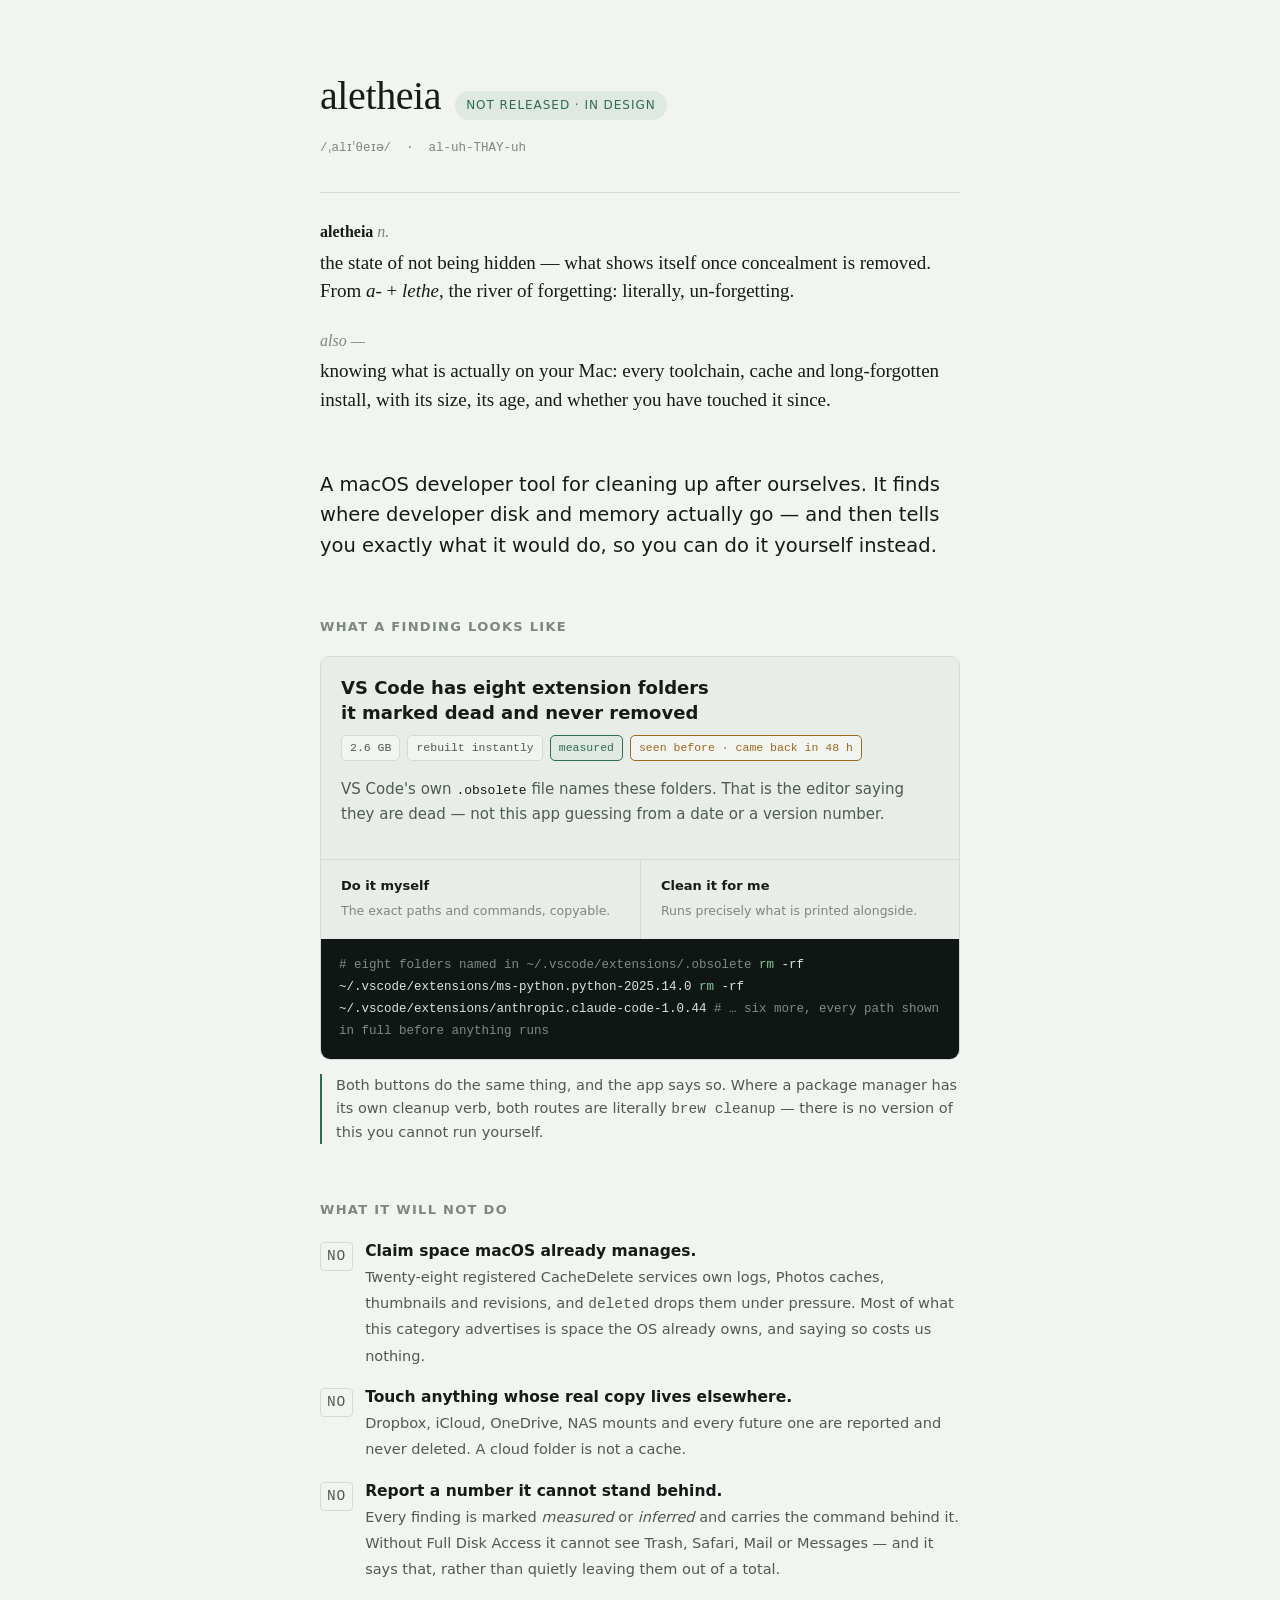
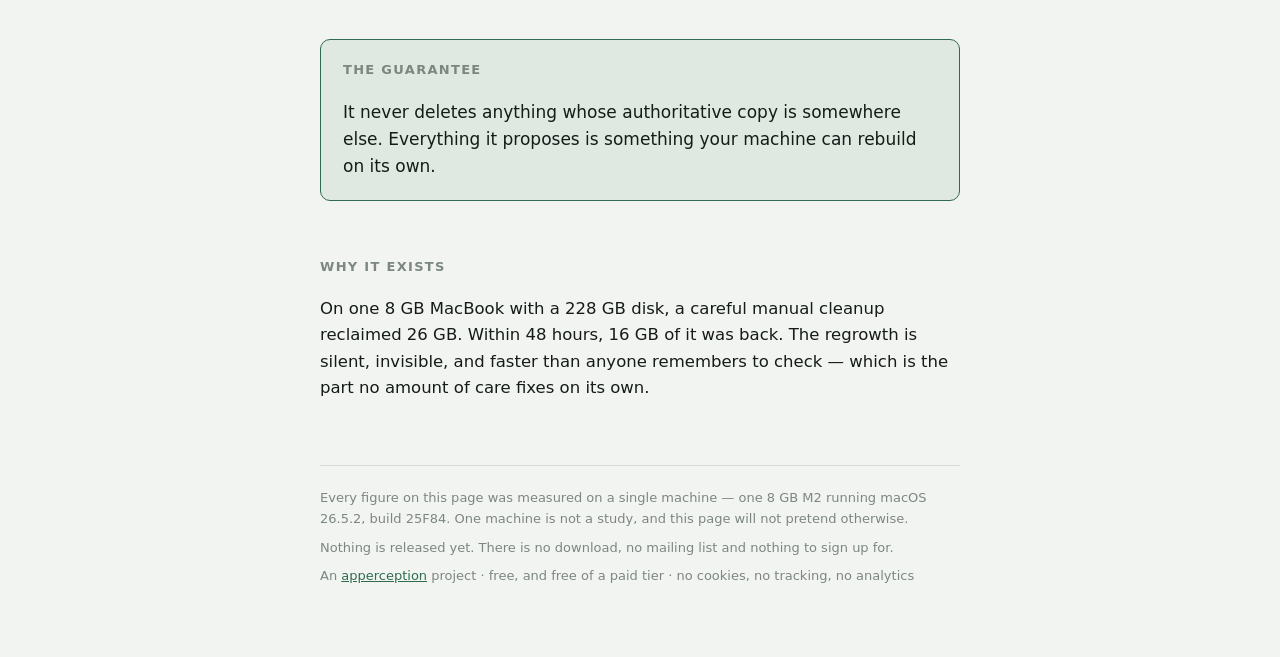
==== products/aletheia/index.html @ 831c4258 "Add the Aletheia product page apperception.eu/products/aletheia/ — the first page under /products/. " ====
<!doctype html>
<html lang="en">
<head>
<meta charset="utf-8">
<meta name="viewport" content="width=device-width,initial-scale=1,viewport-fit=cover">
<title>Aletheia</title>
<meta name="description" content="Aletheia — a macOS developer tool that shows you what is actually on your Mac, and exactly what it would do about it.">
<!--
  No third-party requests, no cookies, no analytics (R88). apperception.eu footers
  "No cookies. No tracking." and this page is under it. Type is the system stack:
  on a Mac tool that is the native voice, and it is the only way to owe nothing to
  a font host. Source of truth: cleanmymac/site/products/aletheia/index.html
-->
<style>
  :root{
    --paper:#F2F4F1;
    --paper-2:#E8EDE8;
    --ink:#151C18;
    --ink-soft:#4E5A52;
    --ink-faint:#7C877F;
    --accent:#2F6B4F;
    --accent-lift:#DFE9E2;
    --amber:#9A6A1C;
    --panel:#101614;
    --panel-ink:#DCE5DE;
    --panel-faint:#7E8C84;
    --rule:#D3DBD4;
    --serif:ui-serif,"New York","Iowan Old Style",Georgia,serif;
    --sans:-apple-system,BlinkMacSystemFont,"Segoe UI",system-ui,sans-serif;
    --mono:ui-monospace,"SF Mono",SFMono-Regular,Menlo,Consolas,monospace;
  }
  @media (prefers-color-scheme:dark){
    :root:not([data-theme="light"]){
      --paper:#101512; --paper-2:#171E1A; --ink:#E6EDE8; --ink-soft:#A6B2AB;
      --ink-faint:#7A857E; --accent:#6FB48D; --accent-lift:#1B2721; --amber:#D2A155;
      --panel:#0B0F0D; --panel-ink:#DCE5DE; --panel-faint:#76837B; --rule:#252E28;
    }
  }
  :root[data-theme="dark"]{
    --paper:#101512; --paper-2:#171E1A; --ink:#E6EDE8; --ink-soft:#A6B2AB;
    --ink-faint:#7A857E; --accent:#6FB48D; --accent-lift:#1B2721; --amber:#D2A155;
    --panel:#0B0F0D; --panel-ink:#DCE5DE; --panel-faint:#76837B; --rule:#252E28;
  }

  *{box-sizing:border-box}
  html{-webkit-text-size-adjust:100%}
  body{
    margin:0; background:var(--paper); color:var(--ink);
    font-family:var(--sans); font-size:16.5px; line-height:1.6;
    -webkit-font-smoothing:antialiased;
  }
  .page{width:min(680px,100%); margin-inline:auto; padding-inline:20px; padding-block:64px 72px}
  section+section{margin-top:56px}
  p{margin:0 0 1em}
  p:last-child{margin-bottom:0}
  a{color:var(--accent)}

  /* ---- masthead ---- */
  .mark{display:flex; align-items:baseline; gap:14px; flex-wrap:wrap}
  .wordmark{font-family:var(--serif); font-size:40px; letter-spacing:-.01em; font-weight:400}
  .status{
    font-size:12px; letter-spacing:.08em; text-transform:uppercase;
    color:var(--accent); background:var(--accent-lift);
    border-radius:999px; padding:5px 11px; white-space:nowrap;
  }
  .say{font-family:var(--mono); font-size:12.5px; color:var(--ink-faint); margin-top:10px}

  /* ---- dictionary: the family signature ---- */
  .dict{margin-top:34px; border-top:1px solid var(--rule); padding-top:26px}
  .entry+.entry{margin-top:22px}
  .pos{font-family:var(--serif); font-size:16px; color:var(--ink-soft); margin:0 0 4px}
  .pos .term{font-weight:600; color:var(--ink)}
  .pos em{color:var(--ink-faint)}
  .def{font-family:var(--serif); font-size:19px; line-height:1.5; margin:0}

  h2{
    font-family:var(--sans); font-size:13px; font-weight:600;
    letter-spacing:.1em; text-transform:uppercase; color:var(--ink-faint);
    margin:0 0 18px; text-wrap:balance;
  }
  .lede{font-size:19.5px; line-height:1.55; text-wrap:pretty}

  /* ---- the finding: this page's one bold move ---- */
  .finding{border:1px solid var(--rule); border-radius:10px; overflow:hidden; background:var(--paper-2)}
  .f-head{padding:18px 20px 16px}
  .f-title{font-size:18px; font-weight:600; line-height:1.4; margin:0 0 10px; text-wrap:balance}
  .chips{display:flex; flex-wrap:wrap; gap:7px}
  .chip{
    font-family:var(--mono); font-size:11.5px; padding:3px 8px; border-radius:5px;
    background:var(--paper); border:1px solid var(--rule); color:var(--ink-soft);
    font-variant-numeric:tabular-nums;
  }
  .chip.measured{color:var(--accent); border-color:var(--accent); background:var(--accent-lift)}
  .chip.regrowth{color:var(--amber); border-color:var(--amber)}
  .f-why{padding:0 20px 18px; font-size:15px; color:var(--ink-soft)}
  .f-why code{font-family:var(--mono); font-size:13px; color:var(--ink)}

  .routes{display:grid; grid-template-columns:1fr 1fr; border-top:1px solid var(--rule)}
  @media (max-width:520px){ .routes{grid-template-columns:1fr} }
  .route{padding:16px 20px 18px}
  .route+.route{border-left:1px solid var(--rule)}
  @media (max-width:520px){ .route+.route{border-left:0; border-top:1px solid var(--rule)} }
  .r-label{font-size:13px; font-weight:600; margin:0 0 4px}
  .r-note{font-size:12.5px; color:var(--ink-faint); margin:0}

  .panel{
    background:var(--panel); color:var(--panel-ink);
    font-family:var(--mono); font-size:12.5px; line-height:1.75;
    padding:16px 18px; overflow-x:auto;
  }
  .panel .c{color:var(--panel-faint)}
  .panel .k{color:#7FC79C}

  .same{
    margin-top:14px; font-size:14.5px; color:var(--ink-soft);
    border-left:2px solid var(--accent); padding-left:14px;
  }

  /* ---- refusals ---- */
  .refuse{list-style:none; padding:0; margin:0; display:grid; gap:16px}
  .refuse li{display:grid; grid-template-columns:auto 1fr; gap:12px; align-items:start}
  .no{
    font-family:var(--mono); font-size:11px; letter-spacing:.06em; color:var(--ink-faint);
    border:1px solid var(--rule); border-radius:4px; padding:2px 6px; margin-top:3px; white-space:nowrap;
  }
  .refuse strong{display:block; font-size:15.5px}
  .refuse span{font-size:14.5px; color:var(--ink-soft)}

  .guarantee{
    border:1px solid var(--accent); background:var(--accent-lift);
    border-radius:10px; padding:20px 22px;
  }
  .guarantee p{font-size:17px; text-wrap:pretty}

  footer{
    margin-top:64px; padding-top:22px; border-top:1px solid var(--rule);
    font-size:13px; color:var(--ink-faint);
  }
  footer p{margin:0 0 .6em}
</style>
</head>
<body>
<main class="page">

  <header class="mark">
    <span class="wordmark">aletheia</span>
    <span class="status">Not released · in design</span>
  </header>
  <p class="say">/ˌalɪˈθeɪə/ &nbsp;·&nbsp; al-uh-THAY-uh</p>

  <section class="dict" aria-label="Definitions">
    <div class="entry">
      <p class="pos"><span class="term">aletheia</span> <em>n.</em></p>
      <p class="def">the state of not being hidden — what shows itself once concealment is removed. From <em>a-</em> + <em>lethe</em>, the river of forgetting: literally, un-forgetting.</p>
    </div>
    <div class="entry">
      <p class="pos"><em>also —</em></p>
      <p class="def">knowing what is actually on your Mac: every toolchain, cache and long-forgotten install, with its size, its age, and whether you have touched it since.</p>
    </div>
  </section>

  <section>
    <p class="lede">A macOS developer tool for cleaning up after ourselves. It finds where developer disk and memory actually go — and then tells you exactly what it would do, so you can do it yourself instead.</p>
  </section>

  <section>
    <h2>What a finding looks like</h2>

    <div class="finding">
      <div class="f-head">
        <p class="f-title">VS Code has eight extension folders it marked dead and never removed</p>
        <div class="chips">
          <span class="chip">2.6 GB</span>
          <span class="chip">rebuilt instantly</span>
          <span class="chip measured">measured</span>
          <span class="chip regrowth">seen before · came back in 48 h</span>
        </div>
      </div>
      <p class="f-why">VS Code's own <code>.obsolete</code> file names these folders. That is the editor saying they are dead — not this app guessing from a date or a version number.</p>

      <div class="routes">
        <div class="route">
          <p class="r-label">Do it myself</p>
          <p class="r-note">The exact paths and commands, copyable.</p>
        </div>
        <div class="route">
          <p class="r-label">Clean it for me</p>
          <p class="r-note">Runs precisely what is printed alongside.</p>
        </div>
      </div>

      <div class="panel">
<span class="c"># eight folders named in ~/.vscode/extensions/.obsolete</span>
<span class="k">rm</span> -rf ~/.vscode/extensions/ms-python.python-2025.14.0
<span class="k">rm</span> -rf ~/.vscode/extensions/anthropic.claude-code-1.0.44
<span class="c">#   … six more, every path shown in full before anything runs</span>
      </div>
    </div>

    <p class="same">Both buttons do the same thing, and the app says so. Where a package manager has its own cleanup verb, both routes are literally <code>brew cleanup</code> — there is no version of this you cannot run yourself.</p>
  </section>

  <section>
    <h2>What it will not do</h2>
    <ul class="refuse">
      <li>
        <span class="no">NO</span>
        <div>
          <strong>Claim space macOS already manages.</strong>
          <span>Twenty-eight registered CacheDelete services own logs, Photos caches, thumbnails and revisions, and <code>deleted</code> drops them under pressure. Most of what this category advertises is space the OS already owns, and saying so costs us nothing.</span>
        </div>
      </li>
      <li>
        <span class="no">NO</span>
        <div>
          <strong>Touch anything whose real copy lives elsewhere.</strong>
          <span>Dropbox, iCloud, OneDrive, NAS mounts and every future one are reported and never deleted. A cloud folder is not a cache.</span>
        </div>
      </li>
      <li>
        <span class="no">NO</span>
        <div>
          <strong>Report a number it cannot stand behind.</strong>
          <span>Every finding is marked <em>measured</em> or <em>inferred</em> and carries the command behind it. Without Full Disk Access it cannot see Trash, Safari, Mail or Messages — and it says that, rather than quietly leaving them out of a total.</span>
        </div>
      </li>
    </ul>
  </section>

  <section class="guarantee">
    <h2>The guarantee</h2>
    <p>It never deletes anything whose authoritative copy is somewhere else. Everything it proposes is something your machine can rebuild on its own.</p>
  </section>

  <section>
    <h2>Why it exists</h2>
    <p>On one 8 GB MacBook with a 228 GB disk, a careful manual cleanup reclaimed 26 GB. Within 48 hours, 16 GB of it was back. The regrowth is silent, invisible, and faster than anyone remembers to check — which is the part no amount of care fixes on its own.</p>
  </section>

  <footer>
    <p>Every figure on this page was measured on a single machine — one 8 GB M2 running macOS 26.5.2, build 25F84. One machine is not a study, and this page will not pretend otherwise.</p>
    <p>Nothing is released yet. There is no download, no mailing list and nothing to sign up for.</p>
    <p>An <a href="https://apperception.eu/">apperception</a> project · free, and free of a paid tier · no cookies, no tracking, no analytics</p>
  </footer>

</main>
</body>
</html>
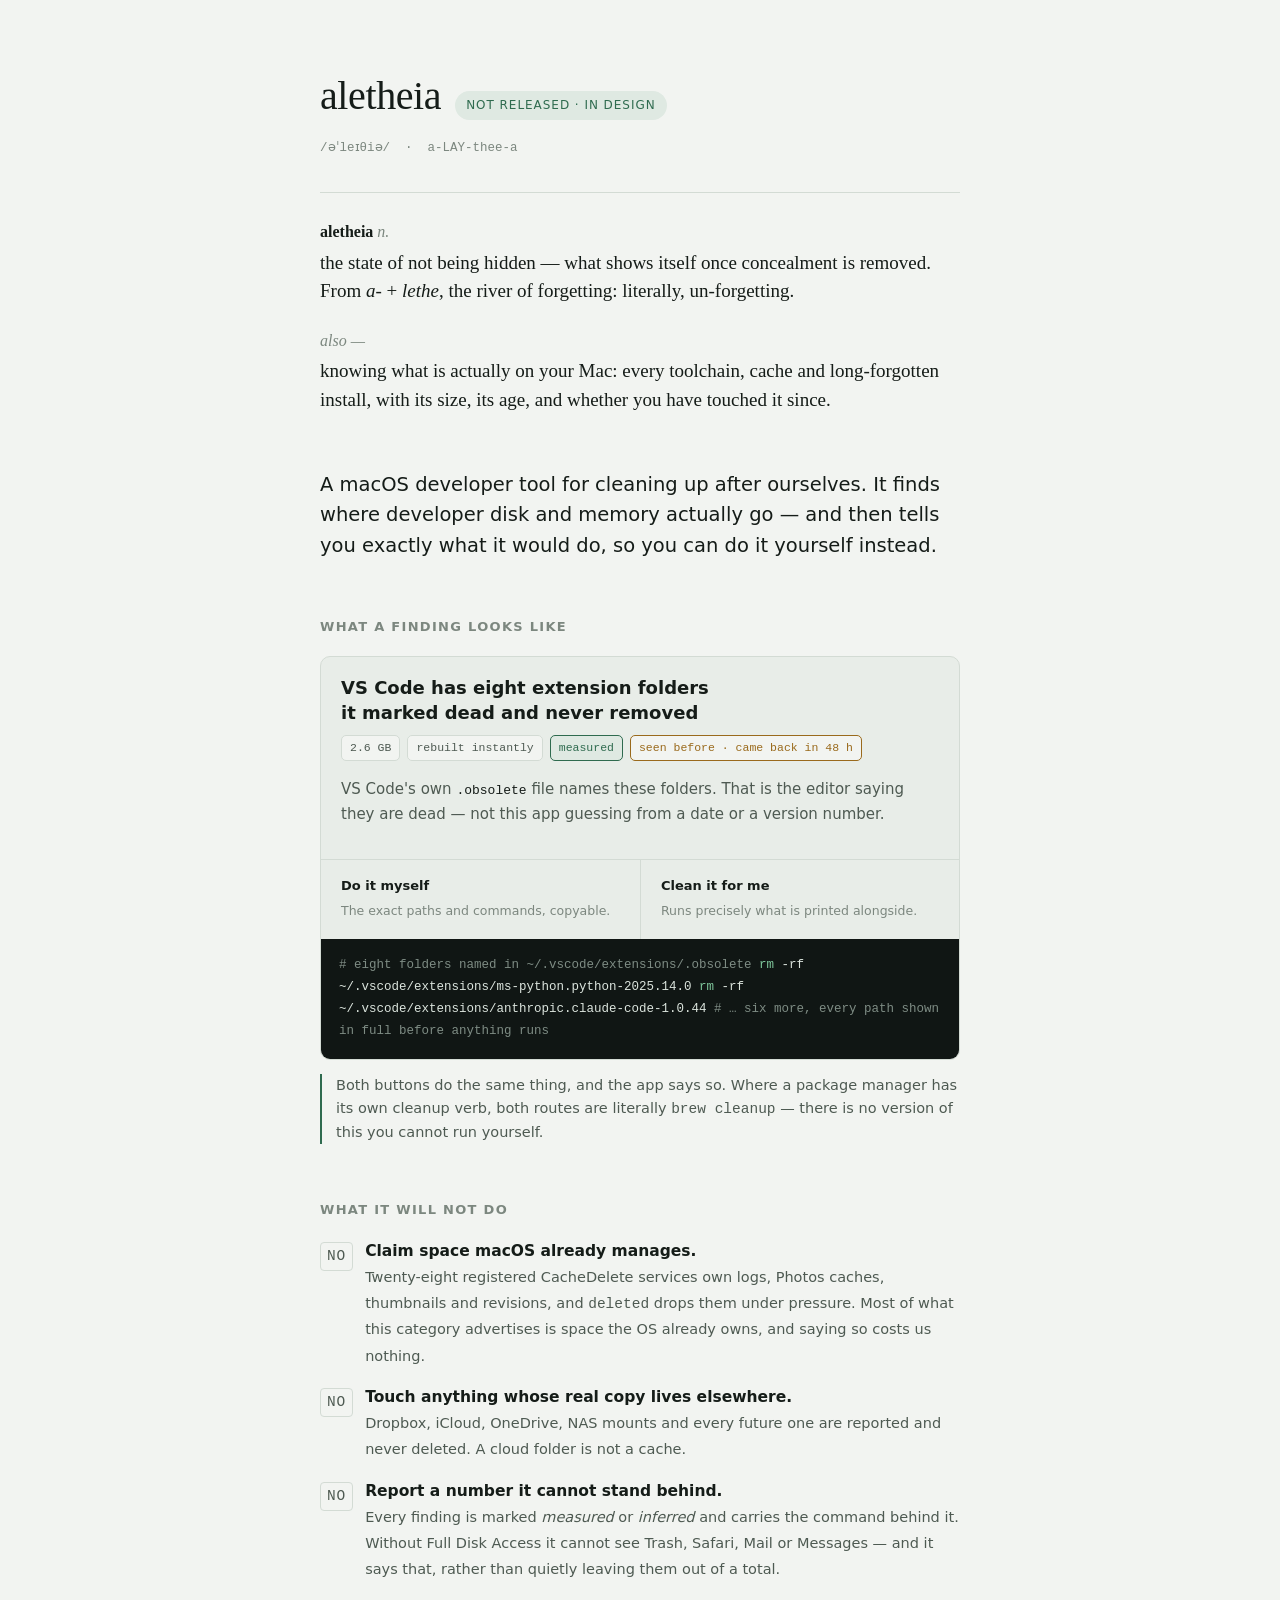
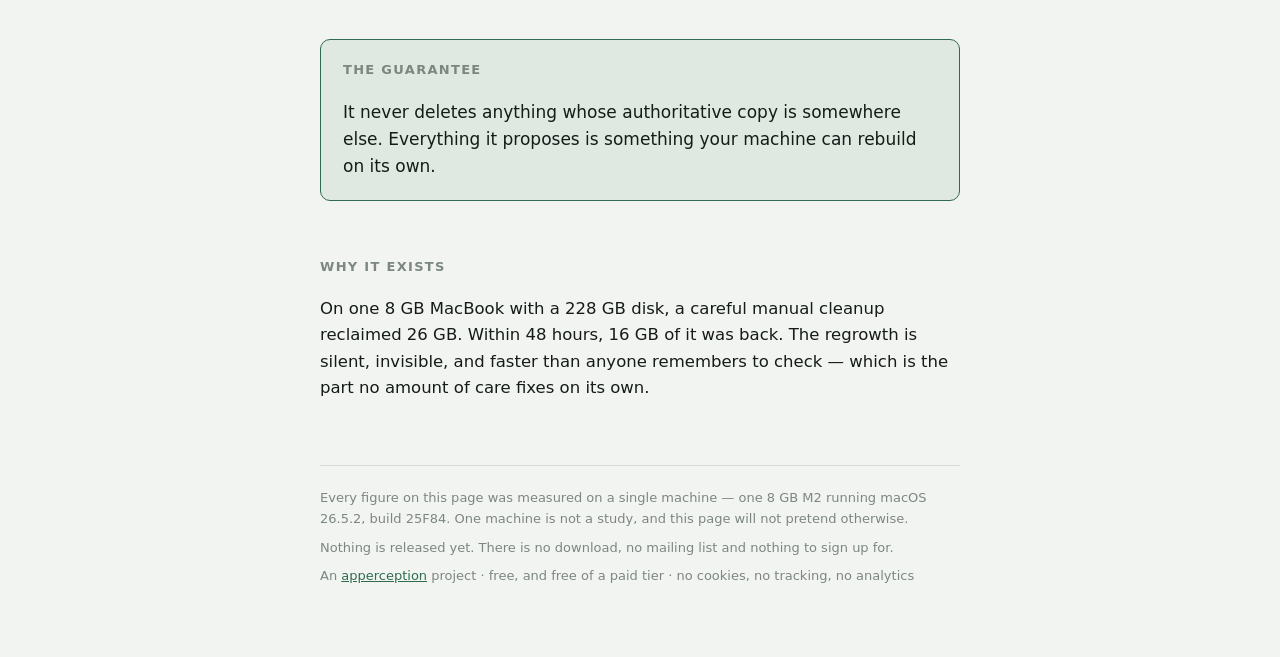
==== commit 1b8089b0: "Aletheia page: correct the pronunciation gloss to a-LAY-thee-a Second-syllable stress is both the co" ====
--- a/products/aletheia/index.html
+++ b/products/aletheia/index.html
@@ -146,7 +146,7 @@
     <span class="wordmark">aletheia</span>
     <span class="status">Not released · in design</span>
   </header>
-  <p class="say">/ˌalɪˈθeɪə/ &nbsp;·&nbsp; al-uh-THAY-uh</p>
+  <p class="say">/əˈleɪθiə/ &nbsp;·&nbsp; a-LAY-thee-a</p>
 
   <section class="dict" aria-label="Definitions">
     <div class="entry">
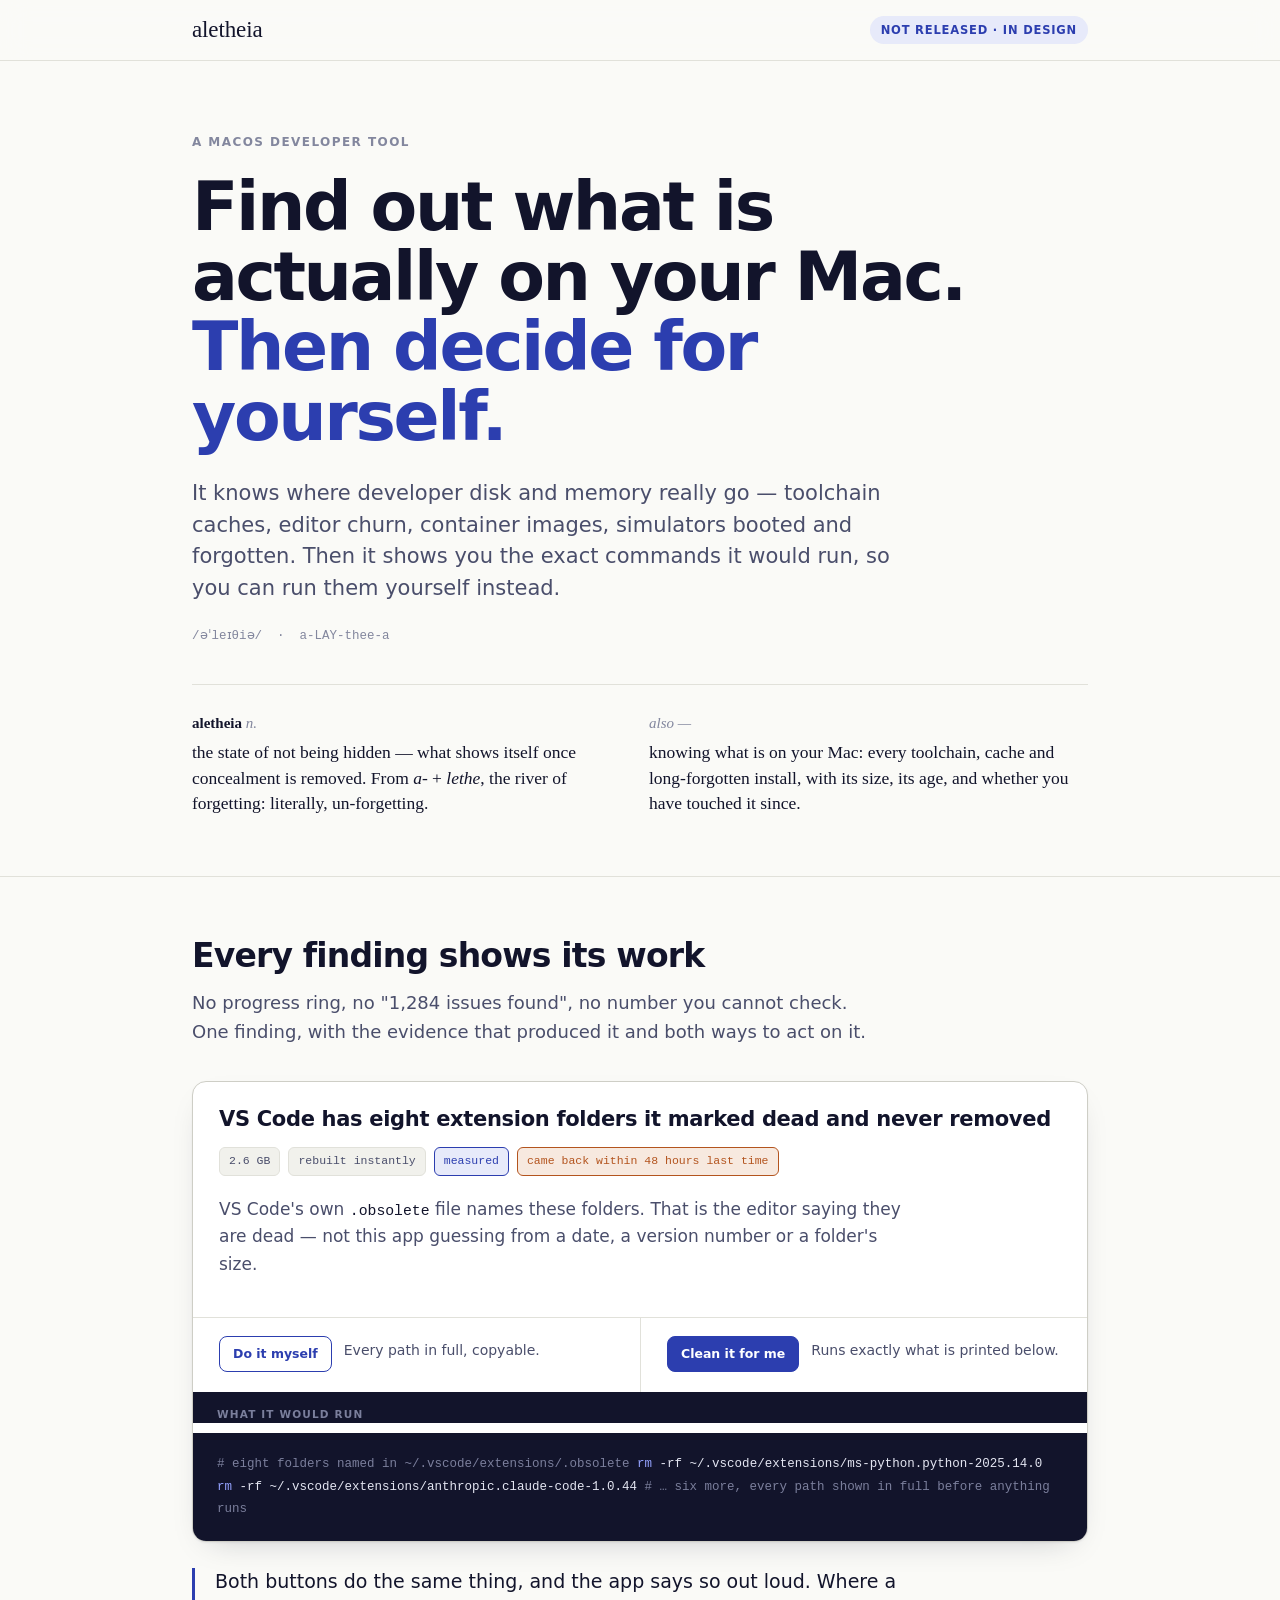
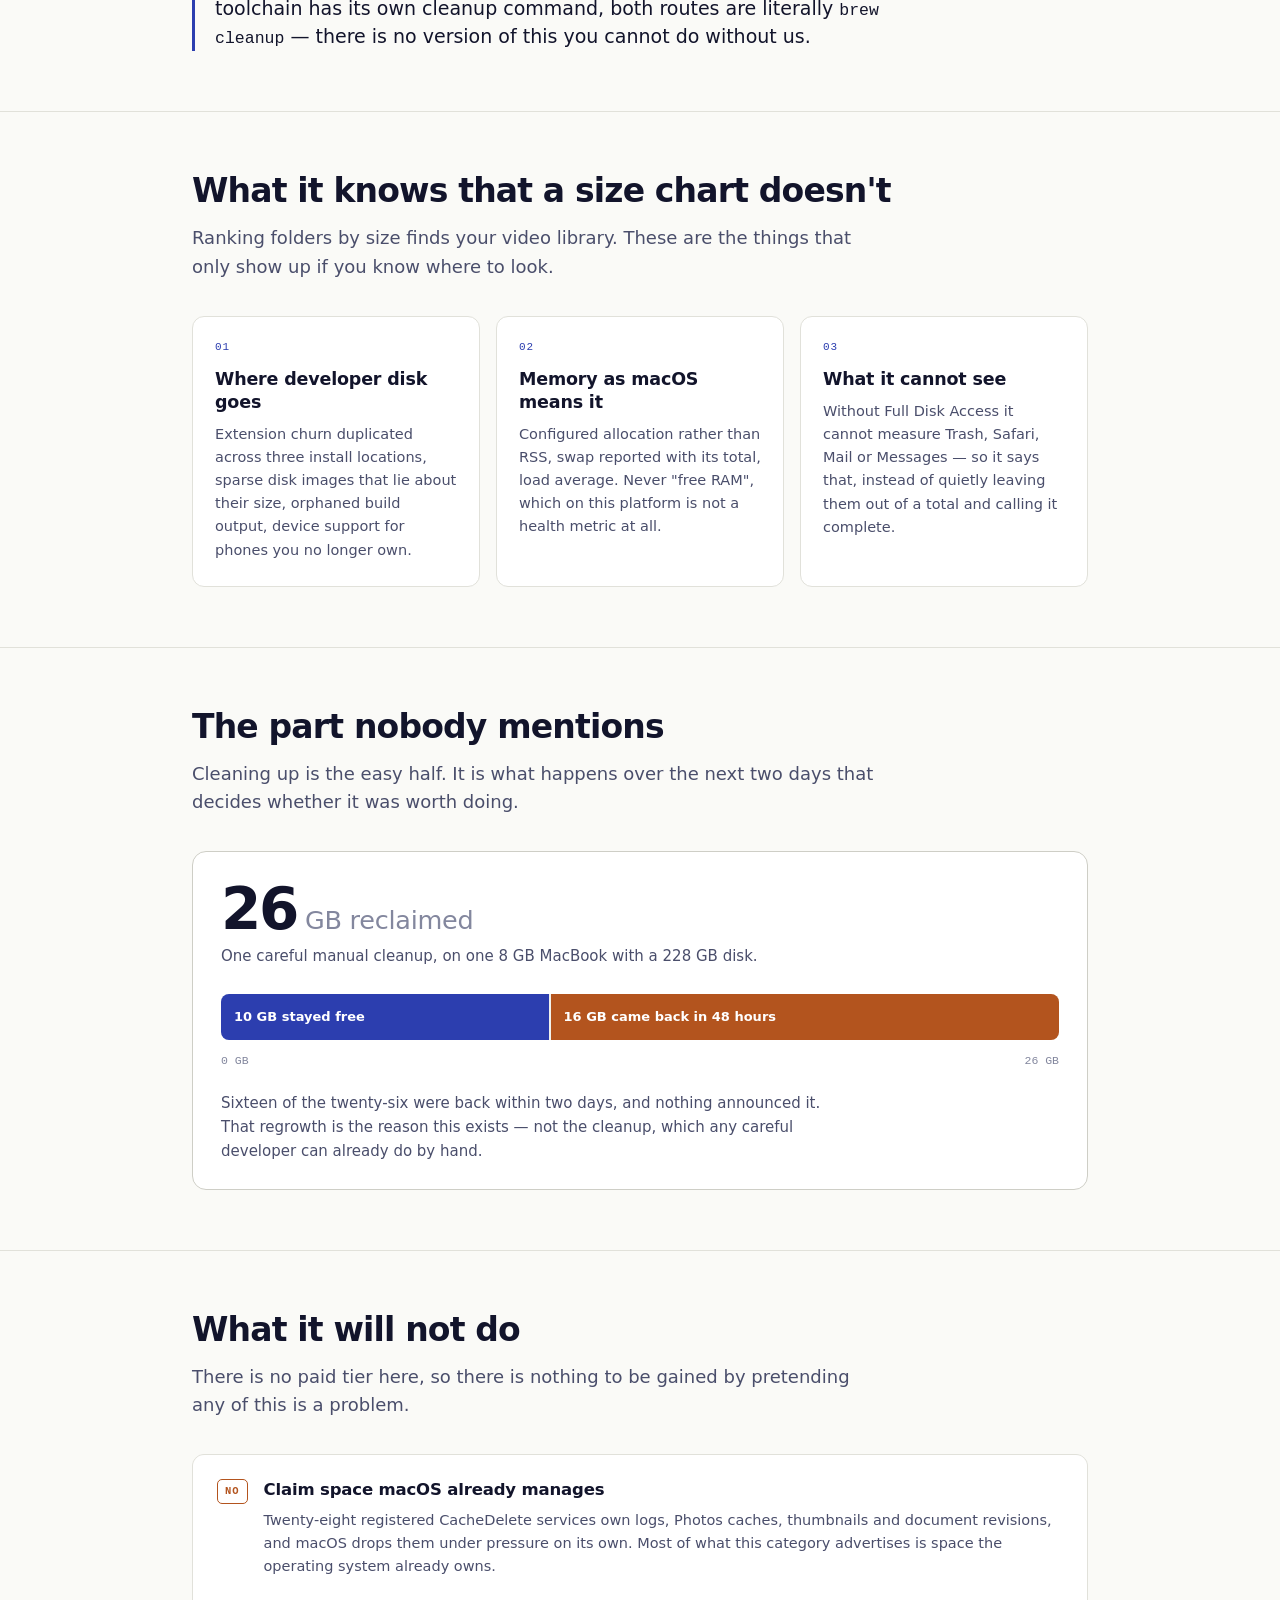
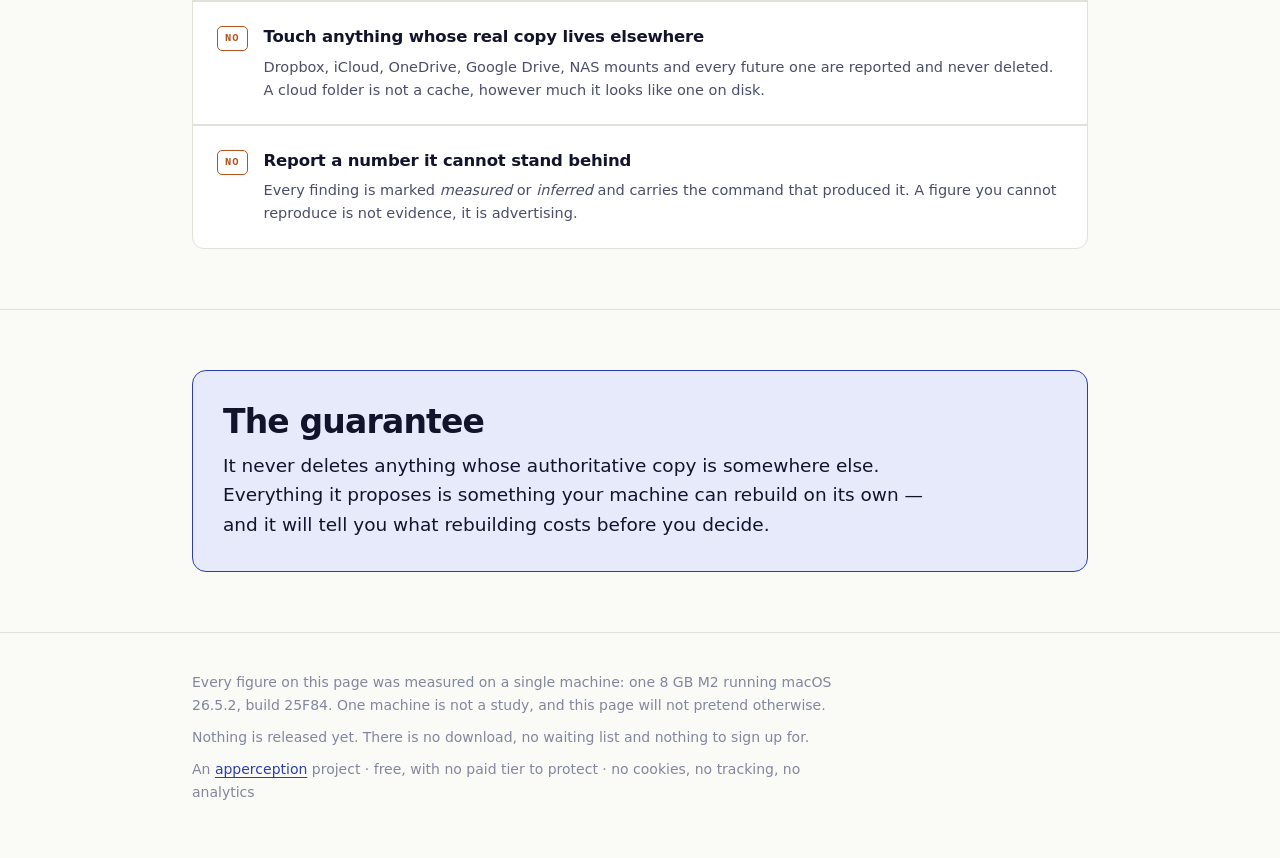
==== commit 5a1ea796: "Aletheia page: rebuild with product weight Sticky bar, a proper hero, section rhythm, a card grid, a" ====
--- a/products/aletheia/index.html
+++ b/products/aletheia/index.html
@@ -6,241 +6,399 @@
 <title>Aletheia</title>
 <meta name="description" content="Aletheia — a macOS developer tool that shows you what is actually on your Mac, and exactly what it would do about it.">
 <!--
-  No third-party requests, no cookies, no analytics (R88). apperception.eu footers
-  "No cookies. No tracking." and this page is under it. Type is the system stack:
-  on a Mac tool that is the native voice, and it is the only way to owe nothing to
-  a font host. Source of truth: cleanmymac/site/products/aletheia/index.html
+  DESIGN NOTES
+
+  Register: a product page, not an essay. apperception.eu is deliberately mild
+  because it is a person; this is a thing you would install, and it is allowed to
+  have presence. lumento.one is the sibling to match in energy, not in palette.
+
+  The rule that gives the page its logic: DARK IS RESERVED FOR MACHINE VOICE.
+  The only dark surface here is the panel where the app's own output lives.
+  Everything addressed to a human is on paper.
+
+  Palette: bone / deep indigo ink / ultramarine / burnt sienna. None of the three
+  are used by apperception.eu (monochrome + serif) or lumento.one (cream/mustard/
+  teal), so the family reads as a family of distinct things.
+
+  The two data colours were validated, not eyeballed: ultramarine #2C3EAF against
+  sienna #B3541E gives OKLab dE 32.4 at normal vision (hard floor 15) and 29.0 /
+  33.7 / 27.6 under protan / deutan / tritan simulation (target 8). Both segments
+  are direct-labelled regardless, so identity is never carried by colour alone.
+
+  R88: no third-party requests, no cookies, no analytics. Type is the system
+  stack, which on a Mac tool is the native voice and owes nothing to a font host.
+  Source of truth: cleanmymac/site/products/aletheia/index.html
 -->
 <style>
   :root{
-    --paper:#F2F4F1;
-    --paper-2:#E8EDE8;
-    --ink:#151C18;
-    --ink-soft:#4E5A52;
-    --ink-faint:#7C877F;
-    --accent:#2F6B4F;
-    --accent-lift:#DFE9E2;
-    --amber:#9A6A1C;
-    --panel:#101614;
-    --panel-ink:#DCE5DE;
-    --panel-faint:#7E8C84;
-    --rule:#D3DBD4;
+    --paper:#FAFAF7;
+    --surface:#FFFFFF;
+    --sunk:#F1F1EC;
+    --ink:#12142B;
+    --ink-2:#4A4E6B;
+    --ink-3:#83879E;
+    --accent:#2C3EAF;
+    --accent-2:#5566D8;
+    --accent-lift:#E7EAFA;
+    --signal:#B3541E;
+    --signal-lift:#F7E9DF;
+    --rule:#E1E1DA;
+    --rule-2:#CECEC6;
+    --machine:#12142B;
+    --machine-ink:#E4E6F2;
+    --machine-faint:#7B7F9C;
+    --on-accent:#FFFFFF;
+    --on-signal:#FFFFFF;
     --serif:ui-serif,"New York","Iowan Old Style",Georgia,serif;
     --sans:-apple-system,BlinkMacSystemFont,"Segoe UI",system-ui,sans-serif;
     --mono:ui-monospace,"SF Mono",SFMono-Regular,Menlo,Consolas,monospace;
   }
   @media (prefers-color-scheme:dark){
     :root:not([data-theme="light"]){
-      --paper:#101512; --paper-2:#171E1A; --ink:#E6EDE8; --ink-soft:#A6B2AB;
-      --ink-faint:#7A857E; --accent:#6FB48D; --accent-lift:#1B2721; --amber:#D2A155;
-      --panel:#0B0F0D; --panel-ink:#DCE5DE; --panel-faint:#76837B; --rule:#252E28;
+      --paper:#0D0E1C; --surface:#151729; --sunk:#101223;
+      --ink:#ECEDF6; --ink-2:#A8ACC4; --ink-3:#787C96;
+      --accent:#8D9BFF; --accent-2:#6C7CF0; --accent-lift:#1C2044;
+      --signal:#E0904F; --signal-lift:#2E2018;
+      --rule:#262941; --rule-2:#343855;
+      --machine:#07080F; --machine-ink:#E4E6F2; --machine-faint:#767A96;
+      --on-accent:#0D0E1C; --on-signal:#241408;
     }
   }
   :root[data-theme="dark"]{
-    --paper:#101512; --paper-2:#171E1A; --ink:#E6EDE8; --ink-soft:#A6B2AB;
-    --ink-faint:#7A857E; --accent:#6FB48D; --accent-lift:#1B2721; --amber:#D2A155;
-    --panel:#0B0F0D; --panel-ink:#DCE5DE; --panel-faint:#76837B; --rule:#252E28;
+    --paper:#0D0E1C; --surface:#151729; --sunk:#101223;
+    --ink:#ECEDF6; --ink-2:#A8ACC4; --ink-3:#787C96;
+    --accent:#8D9BFF; --accent-2:#6C7CF0; --accent-lift:#1C2044;
+    --signal:#E0904F; --signal-lift:#2E2018;
+    --rule:#262941; --rule-2:#343855;
+    --machine:#07080F; --machine-ink:#E4E6F2; --machine-faint:#767A96;
+    --on-accent:#0D0E1C; --on-signal:#241408;
   }
 
   *{box-sizing:border-box}
   html{-webkit-text-size-adjust:100%}
   body{
     margin:0; background:var(--paper); color:var(--ink);
-    font-family:var(--sans); font-size:16.5px; line-height:1.6;
+    font-family:var(--sans); font-size:17px; line-height:1.6;
     -webkit-font-smoothing:antialiased;
   }
-  .page{width:min(680px,100%); margin-inline:auto; padding-inline:20px; padding-block:64px 72px}
-  section+section{margin-top:56px}
-  p{margin:0 0 1em}
-  p:last-child{margin-bottom:0}
-  a{color:var(--accent)}
-
-  /* ---- masthead ---- */
-  .mark{display:flex; align-items:baseline; gap:14px; flex-wrap:wrap}
-  .wordmark{font-family:var(--serif); font-size:40px; letter-spacing:-.01em; font-weight:400}
-  .status{
-    font-size:12px; letter-spacing:.08em; text-transform:uppercase;
-    color:var(--accent); background:var(--accent-lift);
-    border-radius:999px; padding:5px 11px; white-space:nowrap;
-  }
-  .say{font-family:var(--mono); font-size:12.5px; color:var(--ink-faint); margin-top:10px}
-
-  /* ---- dictionary: the family signature ---- */
-  .dict{margin-top:34px; border-top:1px solid var(--rule); padding-top:26px}
-  .entry+.entry{margin-top:22px}
-  .pos{font-family:var(--serif); font-size:16px; color:var(--ink-soft); margin:0 0 4px}
-  .pos .term{font-weight:600; color:var(--ink)}
-  .pos em{color:var(--ink-faint)}
-  .def{font-family:var(--serif); font-size:19px; line-height:1.5; margin:0}
-
-  h2{
-    font-family:var(--sans); font-size:13px; font-weight:600;
-    letter-spacing:.1em; text-transform:uppercase; color:var(--ink-faint);
-    margin:0 0 18px; text-wrap:balance;
-  }
-  .lede{font-size:19.5px; line-height:1.55; text-wrap:pretty}
-
-  /* ---- the finding: this page's one bold move ---- */
-  .finding{border:1px solid var(--rule); border-radius:10px; overflow:hidden; background:var(--paper-2)}
-  .f-head{padding:18px 20px 16px}
-  .f-title{font-size:18px; font-weight:600; line-height:1.4; margin:0 0 10px; text-wrap:balance}
-  .chips{display:flex; flex-wrap:wrap; gap:7px}
+  .wrap{width:min(940px,100%); margin-inline:auto; padding-inline:22px}
+  p{margin:0 0 1em} p:last-child{margin-bottom:0}
+  a{color:var(--accent); text-underline-offset:3px}
+  a:focus-visible,button:focus-visible{outline:2px solid var(--accent); outline-offset:3px; border-radius:3px}
+
+  /* ---------- sticky bar ---------- */
+  .bar{
+    position:sticky; top:env(safe-area-inset-top,0px); z-index:20;
+    background:color-mix(in srgb,var(--paper) 88%,transparent);
+    -webkit-backdrop-filter:blur(14px); backdrop-filter:blur(14px);
+    border-bottom:1px solid var(--rule);
+  }
+  .bar .wrap{display:flex; align-items:center; justify-content:space-between; gap:16px; height:60px}
+  .brand{font-family:var(--serif); font-size:23px; letter-spacing:-.005em}
   .chip{
-    font-family:var(--mono); font-size:11.5px; padding:3px 8px; border-radius:5px;
-    background:var(--paper); border:1px solid var(--rule); color:var(--ink-soft);
+    font-size:11.5px; font-weight:600; letter-spacing:.07em; text-transform:uppercase;
+    color:var(--accent); background:var(--accent-lift); border-radius:999px;
+    padding:5px 11px; white-space:nowrap;
+  }
+
+  /* ---------- hero ---------- */
+  .hero{padding-block:72px 60px}
+  .kicker{
+    font-size:12px; font-weight:600; letter-spacing:.12em; text-transform:uppercase;
+    color:var(--ink-3); margin:0 0 20px;
+  }
+  h1{
+    font-size:clamp(38px,7.2vw,68px); line-height:1.03; letter-spacing:-.035em;
+    font-weight:600; margin:0 0 26px; text-wrap:balance;
+  }
+  h1 .em{color:var(--accent)}
+  .lede{font-size:clamp(18px,2.2vw,21px); line-height:1.5; color:var(--ink-2); max-width:34em; text-wrap:pretty}
+  .say{font-family:var(--mono); font-size:12.5px; color:var(--ink-3); margin-top:22px}
+
+  /* ---------- dictionary: one moment, not a theme ---------- */
+  .dict{
+    margin-top:38px; display:grid; gap:18px; grid-template-columns:1fr 1fr;
+    border-top:1px solid var(--rule); padding-top:26px;
+  }
+  .dterm{font-family:var(--serif); font-size:15px; color:var(--ink-3); margin:0 0 5px}
+  .dterm b{color:var(--ink); font-weight:600}
+  .ddef{font-family:var(--serif); font-size:17.5px; line-height:1.45; margin:0}
+
+  /* ---------- sections ---------- */
+  section{padding-block:60px; border-top:1px solid var(--rule)}
+  h2{font-size:clamp(25px,3.4vw,33px); line-height:1.15; letter-spacing:-.025em; font-weight:600; margin:0 0 14px; text-wrap:balance}
+  .intro{font-size:18px; color:var(--ink-2); max-width:38em; margin-bottom:34px; text-wrap:pretty}
+
+  /* ---------- the finding ---------- */
+  .finding{
+    background:var(--surface); border:1px solid var(--rule-2); border-radius:14px;
+    overflow:hidden; box-shadow:0 1px 2px rgba(18,20,43,.05),0 12px 32px -18px rgba(18,20,43,.28);
+  }
+  .f-head{padding:24px 26px 20px}
+  .f-title{font-size:21px; font-weight:600; line-height:1.3; letter-spacing:-.015em; margin:0 0 14px; text-wrap:balance}
+  .chips{display:flex; flex-wrap:wrap; gap:8px}
+  .tag{
+    font-family:var(--mono); font-size:11.5px; padding:4px 9px; border-radius:6px;
+    background:var(--sunk); border:1px solid var(--rule); color:var(--ink-2);
     font-variant-numeric:tabular-nums;
   }
-  .chip.measured{color:var(--accent); border-color:var(--accent); background:var(--accent-lift)}
-  .chip.regrowth{color:var(--amber); border-color:var(--amber)}
-  .f-why{padding:0 20px 18px; font-size:15px; color:var(--ink-soft)}
-  .f-why code{font-family:var(--mono); font-size:13px; color:var(--ink)}
+  .tag.ok{color:var(--accent); border-color:var(--accent); background:var(--accent-lift)}
+  .tag.back{color:var(--signal); border-color:var(--signal); background:var(--signal-lift)}
+  .f-why{padding:0 26px 22px; color:var(--ink-2); max-width:44em}
+  code{font-family:var(--mono); font-size:.87em; color:var(--ink)}
 
   .routes{display:grid; grid-template-columns:1fr 1fr; border-top:1px solid var(--rule)}
-  @media (max-width:520px){ .routes{grid-template-columns:1fr} }
-  .route{padding:16px 20px 18px}
+  .route{padding:18px 26px 20px; display:flex; gap:12px; align-items:flex-start}
   .route+.route{border-left:1px solid var(--rule)}
-  @media (max-width:520px){ .route+.route{border-left:0; border-top:1px solid var(--rule)} }
-  .r-label{font-size:13px; font-weight:600; margin:0 0 4px}
-  .r-note{font-size:12.5px; color:var(--ink-faint); margin:0}
-
-  .panel{
-    background:var(--panel); color:var(--panel-ink);
-    font-family:var(--mono); font-size:12.5px; line-height:1.75;
-    padding:16px 18px; overflow-x:auto;
-  }
-  .panel .c{color:var(--panel-faint)}
-  .panel .k{color:#7FC79C}
-
-  .same{
-    margin-top:14px; font-size:14.5px; color:var(--ink-soft);
-    border-left:2px solid var(--accent); padding-left:14px;
-  }
-
-  /* ---- refusals ---- */
-  .refuse{list-style:none; padding:0; margin:0; display:grid; gap:16px}
-  .refuse li{display:grid; grid-template-columns:auto 1fr; gap:12px; align-items:start}
+  .rbtn{
+    flex:none; font-size:12.5px; font-weight:600; border-radius:8px; padding:7px 13px;
+    border:1px solid var(--accent); color:var(--accent); background:transparent; white-space:nowrap;
+  }
+  .rbtn.solid{background:var(--accent); color:var(--on-accent); border-color:var(--accent)}
+  .rtxt{font-size:14px; color:var(--ink-2); margin:0; padding-top:3px}
+
+  .machine{
+    background:var(--machine); color:var(--machine-ink);
+    font-family:var(--mono); font-size:12.5px; line-height:1.8;
+    padding:20px 24px; overflow-x:auto;
+  }
+  .machine .c{color:var(--machine-faint)}
+  .machine .k{color:#95A3FF}
+  .m-label{
+    font-family:var(--sans); font-size:10.5px; font-weight:600; letter-spacing:.11em;
+    text-transform:uppercase; color:var(--machine-faint); padding:14px 24px 0; background:var(--machine);
+  }
+  .pull{
+    margin-top:26px; font-size:19px; line-height:1.45; color:var(--ink);
+    border-left:3px solid var(--accent); padding-left:20px; max-width:40em; text-wrap:pretty;
+  }
+
+  /* ---------- knows: card grid ---------- */
+  .grid{display:grid; grid-template-columns:repeat(3,1fr); gap:16px}
+  .card{
+    background:var(--surface); border:1px solid var(--rule); border-radius:12px;
+    padding:22px 22px 24px;
+  }
+  .cnum{
+    font-family:var(--mono); font-size:11px; letter-spacing:.08em; color:var(--accent);
+    display:block; margin-bottom:12px;
+  }
+  .card h3{font-size:17.5px; font-weight:600; line-height:1.3; margin:0 0 9px; letter-spacing:-.01em}
+  .card p{font-size:14.5px; color:var(--ink-2); margin:0}
+
+  /* ---------- the data moment ---------- */
+  .stat{
+    background:var(--surface); border:1px solid var(--rule-2); border-radius:14px; padding:28px 28px 26px;
+  }
+  .big{
+    font-size:clamp(40px,6vw,58px); font-weight:600; letter-spacing:-.04em; line-height:1;
+    font-variant-numeric:tabular-nums; margin:0 0 6px;
+  }
+  .big .unit{font-size:.44em; font-weight:500; color:var(--ink-3); letter-spacing:-.01em}
+  .statsub{font-size:15px; color:var(--ink-2); margin:0 0 26px}
+  .barwrap{margin-bottom:12px}
+  .bar-track{display:flex; height:46px; border-radius:8px; overflow:hidden; gap:2px; background:var(--sunk)}
+  .seg{display:flex; align-items:center; padding-inline:13px; font-size:13px; font-weight:600; white-space:nowrap; min-width:0}
+  .seg .n{font-variant-numeric:tabular-nums}
+  .seg.kept{background:var(--accent); color:var(--on-accent); flex:10}
+  .seg.back{background:var(--signal); color:var(--on-signal); flex:16}
+  .seg span{overflow:hidden; text-overflow:ellipsis}
+  .scale{display:flex; justify-content:space-between; font-family:var(--mono); font-size:11.5px; color:var(--ink-3); font-variant-numeric:tabular-nums}
+  .statnote{margin-top:20px; font-size:15px; color:var(--ink-2); max-width:42em}
+
+  /* ---------- refusals ---------- */
+  .refuse{list-style:none; padding:0; margin:0; display:grid; gap:2px; border:1px solid var(--rule); border-radius:12px; overflow:hidden; background:var(--rule)}
+  .refuse li{background:var(--surface); padding:22px 24px; display:grid; grid-template-columns:auto 1fr; gap:16px; align-items:start}
   .no{
-    font-family:var(--mono); font-size:11px; letter-spacing:.06em; color:var(--ink-faint);
-    border:1px solid var(--rule); border-radius:4px; padding:2px 6px; margin-top:3px; white-space:nowrap;
-  }
-  .refuse strong{display:block; font-size:15.5px}
-  .refuse span{font-size:14.5px; color:var(--ink-soft)}
-
-  .guarantee{
-    border:1px solid var(--accent); background:var(--accent-lift);
-    border-radius:10px; padding:20px 22px;
-  }
-  .guarantee p{font-size:17px; text-wrap:pretty}
-
-  footer{
-    margin-top:64px; padding-top:22px; border-top:1px solid var(--rule);
-    font-size:13px; color:var(--ink-faint);
-  }
-  footer p{margin:0 0 .6em}
+    font-family:var(--mono); font-size:10.5px; font-weight:600; letter-spacing:.09em; color:var(--signal);
+    border:1px solid var(--signal); border-radius:5px; padding:3px 7px; margin-top:2px; white-space:nowrap;
+  }
+  .refuse strong{display:block; font-size:16.5px; letter-spacing:-.01em; margin-bottom:5px}
+  .refuse p{font-size:14.5px; color:var(--ink-2); margin:0}
+
+  /* ---------- guarantee ---------- */
+  .promise{
+    background:var(--accent-lift); border:1px solid var(--accent); border-radius:14px;
+    padding:32px 30px;
+  }
+  .promise h2{margin-bottom:10px}
+  .promise p{font-size:18.5px; color:var(--ink); max-width:38em; text-wrap:pretty}
+
+  footer{border-top:1px solid var(--rule); padding-block:38px 56px; font-size:14px; color:var(--ink-3)}
+  footer p{margin:0 0 .7em; max-width:46em}
+
+  @media (max-width:760px){
+    .grid{grid-template-columns:1fr}
+    .dict{grid-template-columns:1fr; gap:22px}
+  }
+  @media (max-width:560px){
+    .routes{grid-template-columns:1fr}
+    .route+.route{border-left:0; border-top:1px solid var(--rule)}
+  }
+  @media (prefers-reduced-motion:reduce){*{animation:none!important; transition:none!important}}
 </style>
 </head>
 <body>
-<main class="page">
-
-  <header class="mark">
-    <span class="wordmark">aletheia</span>
-    <span class="status">Not released · in design</span>
-  </header>
-  <p class="say">/əˈleɪθiə/ &nbsp;·&nbsp; a-LAY-thee-a</p>
-
-  <section class="dict" aria-label="Definitions">
-    <div class="entry">
-      <p class="pos"><span class="term">aletheia</span> <em>n.</em></p>
-      <p class="def">the state of not being hidden — what shows itself once concealment is removed. From <em>a-</em> + <em>lethe</em>, the river of forgetting: literally, un-forgetting.</p>
-    </div>
-    <div class="entry">
-      <p class="pos"><em>also —</em></p>
-      <p class="def">knowing what is actually on your Mac: every toolchain, cache and long-forgotten install, with its size, its age, and whether you have touched it since.</p>
-    </div>
-  </section>
+
+<div class="bar">
+  <div class="wrap">
+    <span class="brand">aletheia</span>
+    <span class="chip">Not released · in design</span>
+  </div>
+</div>
+
+<main>
+
+  <div class="wrap hero">
+    <p class="kicker">A macOS developer tool</p>
+    <h1>Find out what is<br>actually on your Mac.<br><span class="em">Then decide for yourself.</span></h1>
+    <p class="lede">It knows where developer disk and memory really go — toolchain caches, editor churn, container images, simulators booted and forgotten. Then it shows you the exact commands it would run, so you can run them yourself instead.</p>
+    <p class="say">/əˈleɪθiə/ &nbsp;·&nbsp; a-LAY-thee-a</p>
+
+    <div class="dict">
+      <div>
+        <p class="dterm"><b>aletheia</b> <em>n.</em></p>
+        <p class="ddef">the state of not being hidden — what shows itself once concealment is removed. From <em>a-</em> + <em>lethe</em>, the river of forgetting: literally, un-forgetting.</p>
+      </div>
+      <div>
+        <p class="dterm"><em>also —</em></p>
+        <p class="ddef">knowing what is on your Mac: every toolchain, cache and long-forgotten install, with its size, its age, and whether you have touched it since.</p>
+      </div>
+    </div>
+  </div>
 
   <section>
-    <p class="lede">A macOS developer tool for cleaning up after ourselves. It finds where developer disk and memory actually go — and then tells you exactly what it would do, so you can do it yourself instead.</p>
-  </section>
-
-  <section>
-    <h2>What a finding looks like</h2>
-
-    <div class="finding">
-      <div class="f-head">
-        <p class="f-title">VS Code has eight extension folders it marked dead and never removed</p>
-        <div class="chips">
-          <span class="chip">2.6 GB</span>
-          <span class="chip">rebuilt instantly</span>
-          <span class="chip measured">measured</span>
-          <span class="chip regrowth">seen before · came back in 48 h</span>
+    <div class="wrap">
+      <h2>Every finding shows its work</h2>
+      <p class="intro">No progress ring, no "1,284 issues found", no number you cannot check. One finding, with the evidence that produced it and both ways to act on it.</p>
+
+      <div class="finding">
+        <div class="f-head">
+          <p class="f-title">VS Code has eight extension folders it marked dead and never removed</p>
+          <div class="chips">
+            <span class="tag">2.6 GB</span>
+            <span class="tag">rebuilt instantly</span>
+            <span class="tag ok">measured</span>
+            <span class="tag back">came back within 48 hours last time</span>
+          </div>
         </div>
-      </div>
-      <p class="f-why">VS Code's own <code>.obsolete</code> file names these folders. That is the editor saying they are dead — not this app guessing from a date or a version number.</p>
-
-      <div class="routes">
-        <div class="route">
-          <p class="r-label">Do it myself</p>
-          <p class="r-note">The exact paths and commands, copyable.</p>
+        <p class="f-why">VS Code's own <code>.obsolete</code> file names these folders. That is the editor saying they are dead — not this app guessing from a date, a version number or a folder's size.</p>
+
+        <div class="routes">
+          <div class="route">
+            <span class="rbtn">Do it myself</span>
+            <p class="rtxt">Every path in full, copyable.</p>
+          </div>
+          <div class="route">
+            <span class="rbtn solid">Clean it for me</span>
+            <p class="rtxt">Runs exactly what is printed below.</p>
+          </div>
         </div>
-        <div class="route">
-          <p class="r-label">Clean it for me</p>
-          <p class="r-note">Runs precisely what is printed alongside.</p>
-        </div>
-      </div>
-
-      <div class="panel">
+
+        <p class="m-label">What it would run</p>
+        <div class="machine">
 <span class="c"># eight folders named in ~/.vscode/extensions/.obsolete</span>
 <span class="k">rm</span> -rf ~/.vscode/extensions/ms-python.python-2025.14.0
 <span class="k">rm</span> -rf ~/.vscode/extensions/anthropic.claude-code-1.0.44
 <span class="c">#   … six more, every path shown in full before anything runs</span>
-      </div>
-    </div>
-
-    <p class="same">Both buttons do the same thing, and the app says so. Where a package manager has its own cleanup verb, both routes are literally <code>brew cleanup</code> — there is no version of this you cannot run yourself.</p>
+        </div>
+      </div>
+
+      <p class="pull">Both buttons do the same thing, and the app says so out loud. Where a toolchain has its own cleanup command, both routes are literally <code>brew cleanup</code> — there is no version of this you cannot do without us.</p>
+    </div>
   </section>
 
   <section>
-    <h2>What it will not do</h2>
-    <ul class="refuse">
-      <li>
-        <span class="no">NO</span>
-        <div>
-          <strong>Claim space macOS already manages.</strong>
-          <span>Twenty-eight registered CacheDelete services own logs, Photos caches, thumbnails and revisions, and <code>deleted</code> drops them under pressure. Most of what this category advertises is space the OS already owns, and saying so costs us nothing.</span>
+    <div class="wrap">
+      <h2>What it knows that a size chart doesn't</h2>
+      <p class="intro">Ranking folders by size finds your video library. These are the things that only show up if you know where to look.</p>
+      <div class="grid">
+        <article class="card">
+          <span class="cnum">01</span>
+          <h3>Where developer disk goes</h3>
+          <p>Extension churn duplicated across three install locations, sparse disk images that lie about their size, orphaned build output, device support for phones you no longer own.</p>
+        </article>
+        <article class="card">
+          <span class="cnum">02</span>
+          <h3>Memory as macOS means it</h3>
+          <p>Configured allocation rather than RSS, swap reported with its total, load average. Never "free RAM", which on this platform is not a health metric at all.</p>
+        </article>
+        <article class="card">
+          <span class="cnum">03</span>
+          <h3>What it cannot see</h3>
+          <p>Without Full Disk Access it cannot measure Trash, Safari, Mail or Messages — so it says that, instead of quietly leaving them out of a total and calling it complete.</p>
+        </article>
+      </div>
+    </div>
+  </section>
+
+  <section>
+    <div class="wrap">
+      <h2>The part nobody mentions</h2>
+      <p class="intro">Cleaning up is the easy half. It is what happens over the next two days that decides whether it was worth doing.</p>
+
+      <div class="stat">
+        <p class="big">26<span class="unit"> GB reclaimed</span></p>
+        <p class="statsub">One careful manual cleanup, on one 8 GB MacBook with a 228 GB disk.</p>
+
+        <div class="barwrap">
+          <div class="bar-track" role="img" aria-label="Of 26 GB reclaimed, 10 GB stayed free and 16 GB returned within 48 hours.">
+            <div class="seg kept"><span><span class="n">10 GB</span> stayed free</span></div>
+            <div class="seg back"><span><span class="n">16 GB</span> came back in 48 hours</span></div>
+          </div>
         </div>
-      </li>
-      <li>
-        <span class="no">NO</span>
-        <div>
-          <strong>Touch anything whose real copy lives elsewhere.</strong>
-          <span>Dropbox, iCloud, OneDrive, NAS mounts and every future one are reported and never deleted. A cloud folder is not a cache.</span>
-        </div>
-      </li>
-      <li>
-        <span class="no">NO</span>
-        <div>
-          <strong>Report a number it cannot stand behind.</strong>
-          <span>Every finding is marked <em>measured</em> or <em>inferred</em> and carries the command behind it. Without Full Disk Access it cannot see Trash, Safari, Mail or Messages — and it says that, rather than quietly leaving them out of a total.</span>
-        </div>
-      </li>
-    </ul>
+        <div class="scale"><span>0 GB</span><span>26 GB</span></div>
+
+        <p class="statnote">Sixteen of the twenty-six were back within two days, and nothing announced it. That regrowth is the reason this exists — not the cleanup, which any careful developer can already do by hand.</p>
+      </div>
+    </div>
   </section>
 
-  <section class="guarantee">
-    <h2>The guarantee</h2>
-    <p>It never deletes anything whose authoritative copy is somewhere else. Everything it proposes is something your machine can rebuild on its own.</p>
+  <section>
+    <div class="wrap">
+      <h2>What it will not do</h2>
+      <p class="intro">There is no paid tier here, so there is nothing to be gained by pretending any of this is a problem.</p>
+      <ul class="refuse">
+        <li>
+          <span class="no">NO</span>
+          <div>
+            <strong>Claim space macOS already manages</strong>
+            <p>Twenty-eight registered CacheDelete services own logs, Photos caches, thumbnails and document revisions, and macOS drops them under pressure on its own. Most of what this category advertises is space the operating system already owns.</p>
+          </div>
+        </li>
+        <li>
+          <span class="no">NO</span>
+          <div>
+            <strong>Touch anything whose real copy lives elsewhere</strong>
+            <p>Dropbox, iCloud, OneDrive, Google Drive, NAS mounts and every future one are reported and never deleted. A cloud folder is not a cache, however much it looks like one on disk.</p>
+          </div>
+        </li>
+        <li>
+          <span class="no">NO</span>
+          <div>
+            <strong>Report a number it cannot stand behind</strong>
+            <p>Every finding is marked <em>measured</em> or <em>inferred</em> and carries the command that produced it. A figure you cannot reproduce is not evidence, it is advertising.</p>
+          </div>
+        </li>
+      </ul>
+    </div>
   </section>
 
   <section>
-    <h2>Why it exists</h2>
-    <p>On one 8 GB MacBook with a 228 GB disk, a careful manual cleanup reclaimed 26 GB. Within 48 hours, 16 GB of it was back. The regrowth is silent, invisible, and faster than anyone remembers to check — which is the part no amount of care fixes on its own.</p>
+    <div class="wrap">
+      <div class="promise">
+        <h2>The guarantee</h2>
+        <p>It never deletes anything whose authoritative copy is somewhere else. Everything it proposes is something your machine can rebuild on its own — and it will tell you what rebuilding costs before you decide.</p>
+      </div>
+    </div>
   </section>
 
   <footer>
-    <p>Every figure on this page was measured on a single machine — one 8 GB M2 running macOS 26.5.2, build 25F84. One machine is not a study, and this page will not pretend otherwise.</p>
-    <p>Nothing is released yet. There is no download, no mailing list and nothing to sign up for.</p>
-    <p>An <a href="https://apperception.eu/">apperception</a> project · free, and free of a paid tier · no cookies, no tracking, no analytics</p>
+    <div class="wrap">
+      <p>Every figure on this page was measured on a single machine: one 8 GB M2 running macOS 26.5.2, build 25F84. One machine is not a study, and this page will not pretend otherwise.</p>
+      <p>Nothing is released yet. There is no download, no waiting list and nothing to sign up for.</p>
+      <p>An <a href="https://apperception.eu/">apperception</a> project · free, with no paid tier to protect · no cookies, no tracking, no analytics</p>
+    </div>
   </footer>
 
 </main>
